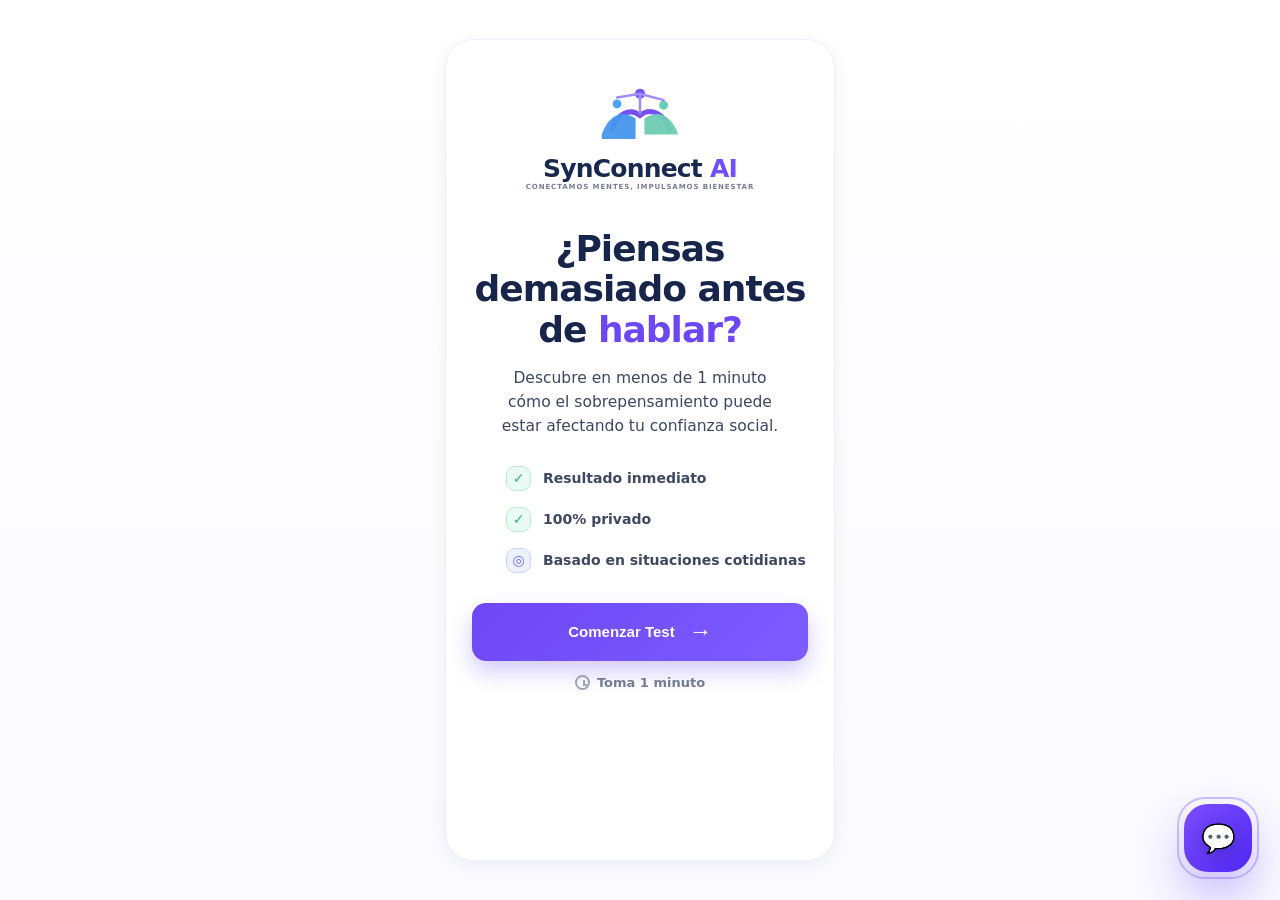
==== test/index.html @ 1b05a74c "Subir landing SynConnect con chatbot y test" ====
<!doctype html>
<html lang="es">
<head>
  <meta charset="UTF-8" />
  <meta name="viewport" content="width=device-width, initial-scale=1.0" />
  <title>SynConnect AI - Test</title>
  <link rel="stylesheet" href="style.css" />
</head>
<body>
  <main class="app-shell">
    <section id="screen" class="phone-card"></section>
  </main>

  <div class="scbot" aria-live="polite">
    <button class="scbot-toggle" type="button" aria-label="Abrir chatbot SynConnect">
      <span class="scbot-pulse"></span>
      <span class="scbot-icon">💬</span>
    </button>
    <section class="scbot-panel" aria-label="Chatbot SynConnect AI">
      <div class="scbot-head">
        <div class="scbot-avatar">AI</div>
        <div>
          <h3>SynConnect Bot</h3>
          <p><span></span> En línea</p>
        </div>
        <button class="scbot-close" type="button" aria-label="Cerrar chatbot">×</button>
      </div>
      <div class="scbot-messages"></div>
      <div class="scbot-suggestions" aria-label="Preguntas rápidas"></div>
      <form class="scbot-form">
        <input type="text" placeholder="Escribe una pregunta..." autocomplete="off" />
        <button type="submit">➤</button>
      </form>
    </section>
  </div>

  <script src="script.js"></script>
</body>
</html>
---- test/style.css ----
:root{
  --primary:#6e47f5;
  --primary-2:#7c5cff;
  --text:#17254a;
  --muted:#68718b;
  --line:#e7e9f1;
  --soft:#f7f7ff;
  --green:#14913d;
  --orange:#e39112;
  --red:#f04444;
  --shadow:0 14px 28px rgba(48,35,120,.13);
}
*{box-sizing:border-box}
body{
  margin:0;
  min-height:100vh;
  font-family:Inter, ui-sans-serif, system-ui, -apple-system, BlinkMacSystemFont, "Segoe UI", sans-serif;
  color:var(--text);
  background:linear-gradient(180deg,#fff 0%,#fafaff 100%);
  display:flex;
  justify-content:center;
  align-items:flex-start;
}
.app-shell{
  width:100%;
  min-height:100vh;
  display:flex;
  justify-content:center;
  padding:10px 6px;
}
.phone-card{
  width:min(100%,390px);
  min-height:844px;
  border:1px solid #edf0f7;
  border-radius:28px;
  background:#fff;
  box-shadow:0 4px 18px rgba(19,31,74,.06);
  overflow:hidden;
  position:relative;
}
.screen-inner{min-height:844px;padding:42px 26px 22px;display:flex;flex-direction:column;align-items:center}
.logo{display:flex;flex-direction:column;align-items:center;gap:4px;margin-bottom:26px}
.logo-mark{width:102px;height:70px;display:block}
.logo-text{font-size:25px;font-weight:800;letter-spacing:-.8px;line-height:1;color:#19284e}
.logo-text span{color:#724ff7}.tagline{font-size:7px;color:#777d94;font-weight:700;letter-spacing:.9px;text-transform:uppercase;margin-top:-2px}
.hero-title{font-size:36px;line-height:1.12;text-align:center;margin:12px 0 16px;font-weight:900;letter-spacing:-1px}.hero-title span{color:var(--primary)}
.hero-copy{font-size:15.5px;line-height:1.55;text-align:center;color:#3d4660;margin:0 0 28px;max-width:300px}.benefits{width:100%;display:flex;flex-direction:column;gap:16px;margin:0 0 30px;padding-left:34px}.benefit{display:flex;align-items:center;gap:12px;font-size:14px;color:#3e4860;font-weight:600}.benefit-icon{width:25px;height:25px;border-radius:9px;display:grid;place-items:center;background:#e9fbf2;color:#33b778;border:1px solid #bcebd3}.benefit-icon.blue{background:#eef1ff;color:#6e72ff;border-color:#ccd1ff}
.btn{border:0;border-radius:14px;background:linear-gradient(135deg,var(--primary),var(--primary-2));color:#fff;font-size:15px;font-weight:800;min-height:58px;width:100%;box-shadow:0 11px 22px rgba(98,72,240,.28);display:flex;align-items:center;justify-content:center;gap:14px;cursor:pointer;transition:.16s transform,.16s filter}.btn:active{transform:scale(.98)}.btn.small{min-height:54px;font-size:14px}.arrow{font-size:23px;line-height:1}.time{display:flex;align-items:center;gap:7px;margin-top:14px;color:#747c93;font-size:13px;font-weight:600}.clock{width:15px;height:15px;border:2px solid #9ca3b8;border-radius:50%;position:relative}.clock:before{content:"";position:absolute;left:6px;top:3px;width:1.7px;height:5px;background:#9ca3b8}.clock:after{content:"";position:absolute;left:6px;top:7px;width:4px;height:1.7px;background:#9ca3b8}
.quiz-inner{padding:30px 28px 24px;min-height:844px}.topbar{position:relative;display:flex;justify-content:center;align-items:center;margin-bottom:12px}.back{position:absolute;left:0;top:42px;background:transparent;border:0;color:#25314e;font-size:25px;cursor:pointer}.quiz-logo{transform:scale(.74);margin:0 0 5px}.step{font-size:14px;font-weight:900;text-align:center;margin:3px 0 13px;color:#26314f}.progress{height:8px;border-radius:30px;background:#e7e7ef;overflow:hidden;margin-bottom:28px}.progress-fill{height:100%;border-radius:30px;background:linear-gradient(90deg,#714df5,#8d63ff)}.question-card{border:1px solid #e9ebf2;border-radius:24px;padding:24px 18px 20px;box-shadow:0 6px 20px rgba(30,42,85,.04)}.question-title{font-size:21px;line-height:1.2;margin:0 0 24px;font-weight:900;letter-spacing:-.3px}.option{width:100%;min-height:64px;border:1.5px solid #e1e4ec;border-radius:12px;background:#fff;margin-bottom:14px;padding:10px 13px;display:flex;align-items:center;gap:12px;cursor:pointer;color:#313a53;font-weight:700;font-size:13.5px;text-align:left}.option svg{width:23px;min-width:23px;color:#697184}.option .radio{margin-left:auto;width:21px;height:21px;border:2px solid #d2d7e1;border-radius:50%;display:grid;place-items:center}.option.selected{border-color:#9278ff;background:#fbfaff;color:#273151;box-shadow:0 5px 12px rgba(111,74,245,.08)}.option.selected svg{color:var(--primary)}.option.selected .radio{border-color:var(--primary)}.option.selected .radio:after{content:"";width:7px;height:7px;background:var(--primary);border-radius:50%}.question-card .btn{margin-top:16px}
.loading-inner{min-height:844px;background:#fafaff;display:flex;flex-direction:column;align-items:center;padding:48px 28px;border-radius:28px}.big-logo-circle{width:205px;height:205px;border-radius:50%;background:white;box-shadow:0 10px 28px rgba(108,83,231,.12);display:grid;place-items:center;margin:88px 0 26px}.big-logo-circle .logo-mark{width:148px;height:105px}.loading-title{font-size:27px;line-height:1.05;text-align:center;font-weight:900;margin:0 0 22px}.loading-sub{font-size:15px;color:#777f91;margin-bottom:42px}.loadbar{height:13px;width:100%;background:#dee1eb;border-radius:20px;overflow:hidden}.loadbar span{display:block;height:100%;width:75%;background:linear-gradient(90deg,#8259ff,#8e6af7);border-radius:20px}.percent{font-size:22px;color:#724ff7;font-weight:900;margin-top:18px}
.result-inner{min-height:844px;padding:32px 24px 22px;display:flex;flex-direction:column;align-items:center}.result-logo{transform:scale(.68);height:70px;margin-bottom:12px}.result-box{width:100%;border-radius:22px;padding:24px 20px 22px;text-align:center;border:1.5px solid;background:linear-gradient(180deg,#fbfffd,#f6fff9)}.mood{font-size:86px;line-height:1;margin-bottom:16px;filter:drop-shadow(0 10px 12px rgba(0,0,0,.08));position:relative}.result-title{font-size:27px;font-weight:900;margin:0 0 18px}.result-copy{font-size:16px;line-height:1.45;margin:0 auto 18px;color:#202940;max-width:280px}.result-copy.second{margin-bottom:28px}.green-box{border-color:#9fe2bd;background:#f4fff8}.green-title{color:#0b862f}.yellow-box{border-color:#f1dea6;background:#fffdf4}.yellow-title{color:#d89310}.orange-box{border-color:#f2d1b2;background:#fff8f1}.orange-title{color:#dc7b11}.red-box{border-color:#f5c7c7;background:#fff5f5}.red-title{color:#ef3333}.email-icon{width:21px;height:21px}.sparkles{position:absolute;inset:0;pointer-events:none}.sparkles:before,.sparkles:after{content:"✦";position:absolute;font-size:19px}.sparkles:before{left:35px;top:35px;color:#65c6ec}.sparkles:after{right:38px;top:50px;color:#f6c744}.info-section{width:100%;margin-top:28px}.info-title{text-align:center;font-size:17px;font-weight:900;margin:4px 0 16px}.info-grid{display:grid;grid-template-columns:1fr 1fr;gap:10px}.info-card{border-radius:16px;background:#fff;box-shadow:0 8px 20px rgba(39,49,90,.06);padding:13px 10px;display:flex;gap:8px;align-items:center}.info-card b{font-size:11px;color:#704cf3}.info-card p{font-size:11px;margin:2px 0 0;color:#303850;line-height:1.2}.info-circle{min-width:33px;height:33px;border-radius:50%;background:#f0eaff;display:grid;place-items:center;color:#704cf3;font-size:18px}.wave{position:absolute;bottom:-1px;left:0;width:100%;height:86px;background:linear-gradient(120deg,#d6cbff,#e4fbf2);border-radius:55% 45% 0 0/45% 45% 0 0;opacity:.9}.thanks-inner{min-height:844px;padding:40px 28px 26px;display:flex;flex-direction:column;align-items:center;text-align:center;background:#fbfbff}.mail-circle{margin-top:100px;width:92px;height:92px;border-radius:50%;background:linear-gradient(135deg,#8e64ff,#7855ec);display:grid;place-items:center;color:white;box-shadow:0 12px 20px rgba(109,75,240,.25)}.mail-circle svg{width:52px;height:52px}.thanks-title{font-size:29px;line-height:1.08;font-weight:900;margin:24px 0 16px}.thanks-copy{font-size:16px;line-height:1.4;color:#4c556b;margin:0 0 36px}.heart-doodle{font-size:45px;color:#75d9dd;transform:rotate(-15deg);margin:0 0 22px 140px}.hidden{display:none!important}
@media(min-width:760px){.app-shell{align-items:center;padding:24px}.phone-card{min-height:820px}.screen-inner,.quiz-inner,.loading-inner,.result-inner,.thanks-inner{min-height:820px}}

/* Floating SynConnect chatbot */
.scbot{position:fixed;right:28px;bottom:28px;z-index:9999;font-family:Inter,system-ui,-apple-system,Segoe UI,sans-serif}.scbot-toggle{width:68px;height:68px;border:0;border-radius:24px;background:linear-gradient(135deg,#7c4dff,#5028f4);color:#fff;box-shadow:0 22px 48px rgba(92,55,243,.36);cursor:pointer;display:grid;place-items:center;position:relative;transition:transform .22s ease,box-shadow .22s ease}.scbot-toggle:hover{transform:translateY(-5px) scale(1.03);box-shadow:0 28px 62px rgba(92,55,243,.46)}.scbot-icon{font-size:28px;filter:drop-shadow(0 4px 8px rgba(0,0,0,.18))}.scbot-pulse{position:absolute;inset:-7px;border-radius:28px;border:2px solid rgba(111,72,255,.32);animation:scbotPulse 1.8s ease-out infinite}.scbot-panel{position:absolute;right:0;bottom:84px;width:min(380px,calc(100vw - 32px));height:560px;max-height:calc(100vh - 132px);background:rgba(255,255,255,.92);backdrop-filter:blur(18px);border:1px solid rgba(119,91,255,.18);border-radius:28px;box-shadow:0 30px 90px rgba(24,20,58,.22);overflow:hidden;display:grid;grid-template-rows:auto 1fr auto auto;opacity:0;transform:translateY(18px) scale(.94);pointer-events:none;transition:opacity .24s ease,transform .24s ease}.scbot.open .scbot-panel{opacity:1;transform:translateY(0) scale(1);pointer-events:auto}.scbot-head{padding:18px 18px 16px;background:linear-gradient(135deg,#6e40ff,#8057ff);color:#fff;display:flex;align-items:center;gap:12px}.scbot-avatar{width:42px;height:42px;border-radius:15px;background:rgba(255,255,255,.18);display:grid;place-items:center;font-weight:900;box-shadow:inset 0 0 0 1px rgba(255,255,255,.25)}.scbot-head h3{margin:0;font-size:17px;font-weight:900}.scbot-head p{margin:3px 0 0;font-size:12px;opacity:.92}.scbot-head p span{display:inline-block;width:8px;height:8px;border-radius:50%;background:#20d69b;margin-right:4px;box-shadow:0 0 0 4px rgba(32,214,155,.2)}.scbot-close{margin-left:auto;width:34px;height:34px;border:0;border-radius:12px;background:rgba(255,255,255,.16);color:#fff;font-size:22px;cursor:pointer}.scbot-messages{padding:18px;overflow:auto;display:flex;flex-direction:column;gap:12px;scroll-behavior:smooth}.scbot-msg{max-width:84%;padding:12px 14px;border-radius:18px;font-size:14px;line-height:1.45;animation:scbotIn .22s ease both}.scbot-msg.bot{align-self:flex-start;background:#f3f1ff;color:#242134;border-bottom-left-radius:6px}.scbot-msg.user{align-self:flex-end;background:linear-gradient(135deg,#6e40ff,#5428ef);color:#fff;border-bottom-right-radius:6px;box-shadow:0 12px 26px rgba(92,55,243,.2)}.scbot-typing{align-self:flex-start;background:#f3f1ff;padding:13px 15px;border-radius:18px;border-bottom-left-radius:6px;display:flex;gap:5px;width:max-content}.scbot-typing i{width:7px;height:7px;border-radius:50%;background:#7c4dff;display:block;animation:scbotDots .9s infinite ease-in-out}.scbot-typing i:nth-child(2){animation-delay:.12s}.scbot-typing i:nth-child(3){animation-delay:.24s}.scbot-suggestions{padding:0 18px 14px;display:flex;gap:8px;flex-wrap:wrap}.scbot-chip{border:1px solid rgba(111,72,255,.18);background:#fff;color:#5b35e8;border-radius:999px;padding:8px 10px;font-weight:800;font-size:12px;cursor:pointer;transition:.2s ease}.scbot-chip:hover{background:#f2edff;transform:translateY(-2px)}.scbot-form{display:flex;gap:10px;padding:14px 16px 16px;border-top:1px solid #eeeafc;background:#fff}.scbot-form input{flex:1;border:1px solid #e1dcf4;border-radius:16px;padding:12px 14px;font:inherit;outline:none}.scbot-form input:focus{border-color:#7c4dff;box-shadow:0 0 0 4px rgba(124,77,255,.11)}.scbot-form button{width:46px;border:0;border-radius:16px;background:linear-gradient(135deg,#7c4dff,#5428ef);color:white;font-weight:900;cursor:pointer;box-shadow:0 10px 22px rgba(92,55,243,.22)}@keyframes scbotPulse{0%{transform:scale(.9);opacity:.7}100%{transform:scale(1.25);opacity:0}}@keyframes scbotIn{from{opacity:0;transform:translateY(8px)}to{opacity:1;transform:translateY(0)}}@keyframes scbotDots{0%,80%,100%{transform:translateY(0);opacity:.45}40%{transform:translateY(-5px);opacity:1}}@media (max-width:720px){.scbot{right:16px;bottom:16px}.scbot-toggle{width:60px;height:60px;border-radius:21px}.scbot-panel{bottom:76px;height:520px;border-radius:24px}}


/* v17: chatbot mejorado con scroll interno */
.scbot-panel{
  grid-template-rows:auto minmax(0,1fr) auto auto !important;
  height:min(620px, calc(100vh - 116px)) !important;
}
.scbot-messages{
  min-height:0;
  overflow-y:auto !important;
  overscroll-behavior:contain;
  scrollbar-width:thin;
  scrollbar-color:#8b63ff #f1edff;
}
.scbot-messages::-webkit-scrollbar,
.scbot-suggestions::-webkit-scrollbar{width:8px;height:8px}
.scbot-messages::-webkit-scrollbar-thumb,
.scbot-suggestions::-webkit-scrollbar-thumb{background:#8b63ff;border-radius:999px}
.scbot-messages::-webkit-scrollbar-track,
.scbot-suggestions::-webkit-scrollbar-track{background:#f1edff;border-radius:999px}
.scbot-suggestions{
  max-height:104px;
  overflow-y:auto;
  overscroll-behavior:contain;
  padding-right:12px !important;
}
.scbot-chip{white-space:normal;text-align:left;line-height:1.2}
@media (max-width:720px){
  .scbot-panel{height:min(560px, calc(100vh - 96px)) !important;}
  .scbot-suggestions{max-height:92px;}
}


/* v19: draggable chatbot bubble with smooth landing */
.scbot.dragging{transition:none!important;user-select:none}.scbot.dragging .scbot-toggle{cursor:grabbing;transform:scale(1.03);box-shadow:0 30px 70px rgba(92,55,243,.48)}.scbot-toggle{touch-action:none}.scbot{transition:left .34s cubic-bezier(.16,1,.3,1),right .34s cubic-bezier(.16,1,.3,1),bottom .34s cubic-bezier(.16,1,.3,1),top .34s cubic-bezier(.16,1,.3,1)}.scbot.settling .scbot-toggle{animation:scbotSoftLand .38s cubic-bezier(.16,1,.3,1)}.scbot[data-side="left"] .scbot-panel{left:0;right:auto}.scbot[data-side="right"] .scbot-panel{right:0;left:auto}@keyframes scbotSoftLand{0%{transform:scale(1.03)}70%{transform:scale(.98)}100%{transform:scale(1)}}
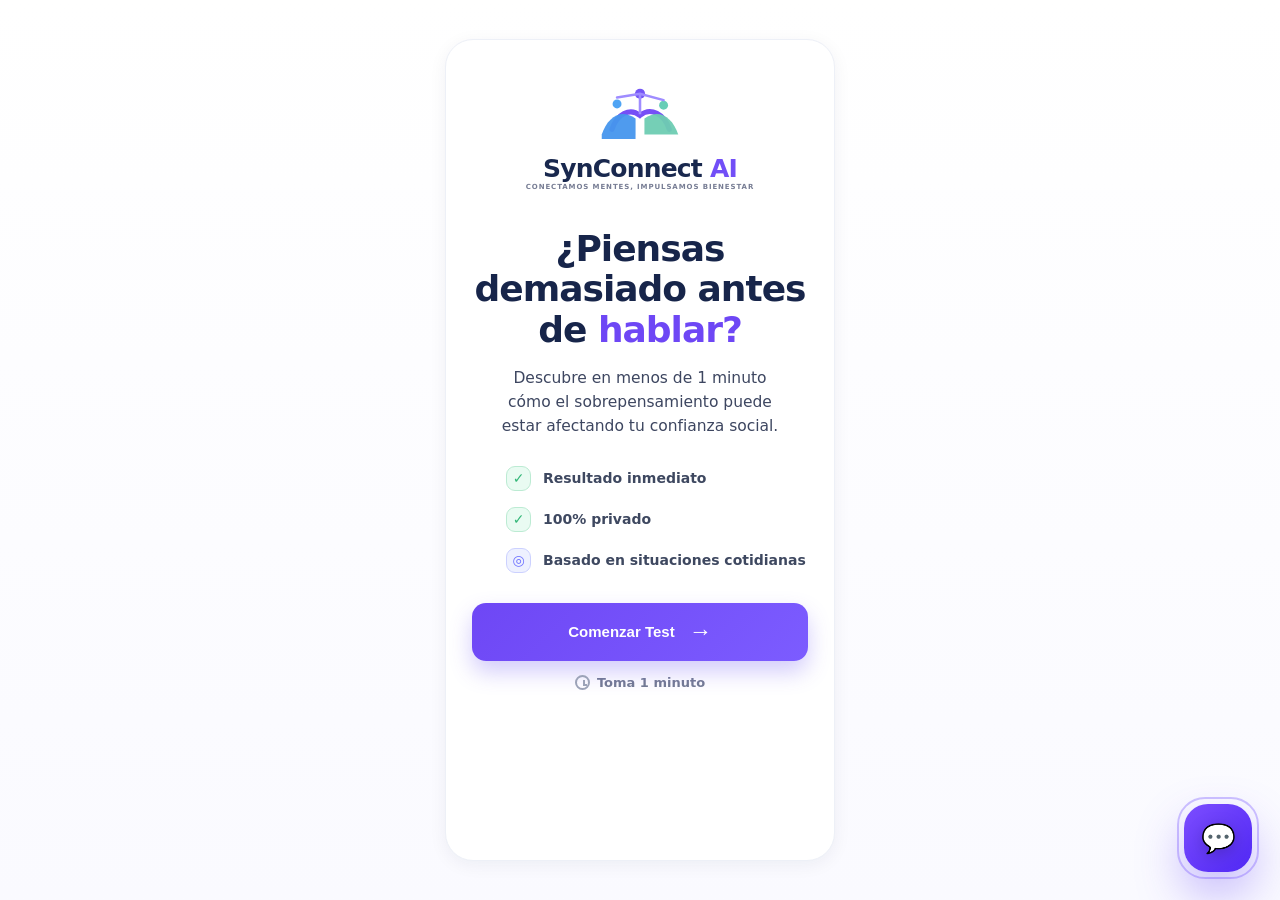
==== commit 3378341a: "Agregar favicon animado y mejoras finales" ====
--- a/test/index.html
+++ b/test/index.html
@@ -4,7 +4,10 @@
   <meta charset="UTF-8" />
   <meta name="viewport" content="width=device-width, initial-scale=1.0" />
   <title>SynConnect AI - Test</title>
+  <link rel="icon" type="image/svg+xml" href="../favicon.svg" />
+  <link rel="shortcut icon" type="image/svg+xml" href="../favicon.svg" />
   <link rel="stylesheet" href="style.css" />
+  <script defer src="../favicon-animate.js"></script>
 </head>
 <body>
   <main class="app-shell">
--- a/test/style.css
+++ b/test/style.css
@@ -88,3 +88,101 @@
 
 /* v19: draggable chatbot bubble with smooth landing */
 .scbot.dragging{transition:none!important;user-select:none}.scbot.dragging .scbot-toggle{cursor:grabbing;transform:scale(1.03);box-shadow:0 30px 70px rgba(92,55,243,.48)}.scbot-toggle{touch-action:none}.scbot{transition:left .34s cubic-bezier(.16,1,.3,1),right .34s cubic-bezier(.16,1,.3,1),bottom .34s cubic-bezier(.16,1,.3,1),top .34s cubic-bezier(.16,1,.3,1)}.scbot.settling .scbot-toggle{animation:scbotSoftLand .38s cubic-bezier(.16,1,.3,1)}.scbot[data-side="left"] .scbot-panel{left:0;right:auto}.scbot[data-side="right"] .scbot-panel{right:0;left:auto}@keyframes scbotSoftLand{0%{transform:scale(1.03)}70%{transform:scale(.98)}100%{transform:scale(1)}}
+
+/* ===== SynConnect Test animations v21 - layout safe ===== */
+.phone-card{
+  animation:testCardIn .55s cubic-bezier(.2,.9,.25,1) both;
+}
+.screen-inner,
+.quiz-inner,
+.loading-inner,
+.result-inner,
+.thanks-inner{
+  animation:testScreenIn .32s cubic-bezier(.2,.9,.25,1) both;
+}
+.logo-mark{
+  animation:testLogoFloat 4.2s ease-in-out infinite;
+}
+.progress-fill{
+  position:relative;
+  overflow:hidden;
+  transition:width .32s ease;
+}
+.progress-fill::after{
+  content:"";
+  position:absolute;
+  top:0;
+  bottom:0;
+  left:-70px;
+  width:60px;
+  background:linear-gradient(90deg,transparent,rgba(255,255,255,.6),transparent);
+  animation:testProgressShine 1.35s ease-in-out infinite;
+}
+.question-card{
+  animation:testCardPop .34s cubic-bezier(.2,.9,.25,1) both;
+}
+.question-title{
+  animation:testTextIn .28s ease both;
+}
+.option{
+  animation:testOptionIn .28s ease both;
+  animation-delay:calc(var(--stagger, 0) * 55ms);
+  transition:transform .16s ease, border-color .16s ease, box-shadow .16s ease, background .16s ease;
+}
+.option:hover{
+  transform:translateY(-1px);
+  box-shadow:0 10px 18px rgba(48,35,120,.09);
+  border-color:#b8abff;
+}
+.option.selected{
+  transform:none;
+}
+.btn{
+  position:relative;
+  overflow:hidden;
+}
+.btn::after{
+  content:"";
+  position:absolute;
+  inset:-40% -75%;
+  background:linear-gradient(110deg,transparent 35%,rgba(255,255,255,.42),transparent 65%);
+  transform:translateX(-90%);
+  animation:testButtonShine 3s ease-in-out infinite;
+  pointer-events:none;
+}
+.big-logo-circle{
+  animation:testLoadingPulse 1.4s ease-in-out infinite;
+}
+.loadbar span{
+  animation:testLoadGrow 1.1s cubic-bezier(.2,.9,.3,1) both;
+}
+.percent{
+  animation:testTextIn .35s ease both .12s;
+}
+.mood{
+  animation:testMoodIn .48s cubic-bezier(.18,1.35,.25,1) both;
+}
+.result-box,
+.info-card,
+.mail-circle,
+.heart-doodle{
+  animation:testCardPop .38s cubic-bezier(.2,.9,.25,1) both;
+}
+.heart-doodle{
+  animation:testHeartFloat 2.4s ease-in-out infinite;
+}
+@keyframes testCardIn{from{opacity:0;transform:translateY(14px) scale(.99)}to{opacity:1;transform:none}}
+@keyframes testScreenIn{from{opacity:0;transform:translateY(10px)}to{opacity:1;transform:none}}
+@keyframes testLogoFloat{0%,100%{transform:translateY(0)}50%{transform:translateY(-4px)}}
+@keyframes testProgressShine{to{left:115%}}
+@keyframes testCardPop{from{opacity:0;transform:translateY(12px)}to{opacity:1;transform:none}}
+@keyframes testTextIn{from{opacity:0;transform:translateY(7px)}to{opacity:1;transform:none}}
+@keyframes testOptionIn{from{opacity:0;transform:translateY(8px)}to{opacity:1;transform:none}}
+@keyframes testButtonShine{0%,58%{transform:translateX(-90%)}82%,100%{transform:translateX(90%)}}
+@keyframes testLoadingPulse{0%,100%{transform:scale(1)}50%{transform:scale(1.025)}}
+@keyframes testLoadGrow{from{width:0}to{width:75%}}
+@keyframes testMoodIn{from{opacity:0;transform:scale(.8)}to{opacity:1;transform:scale(1)}}
+@keyframes testHeartFloat{0%,100%{transform:rotate(-15deg) translateY(0)}50%{transform:rotate(-9deg) translateY(-7px)}}
+@media (prefers-reduced-motion: reduce){
+  *,*::before,*::after{animation-duration:.01ms!important;animation-iteration-count:1!important;transition:none!important;scroll-behavior:auto!important}
+}
